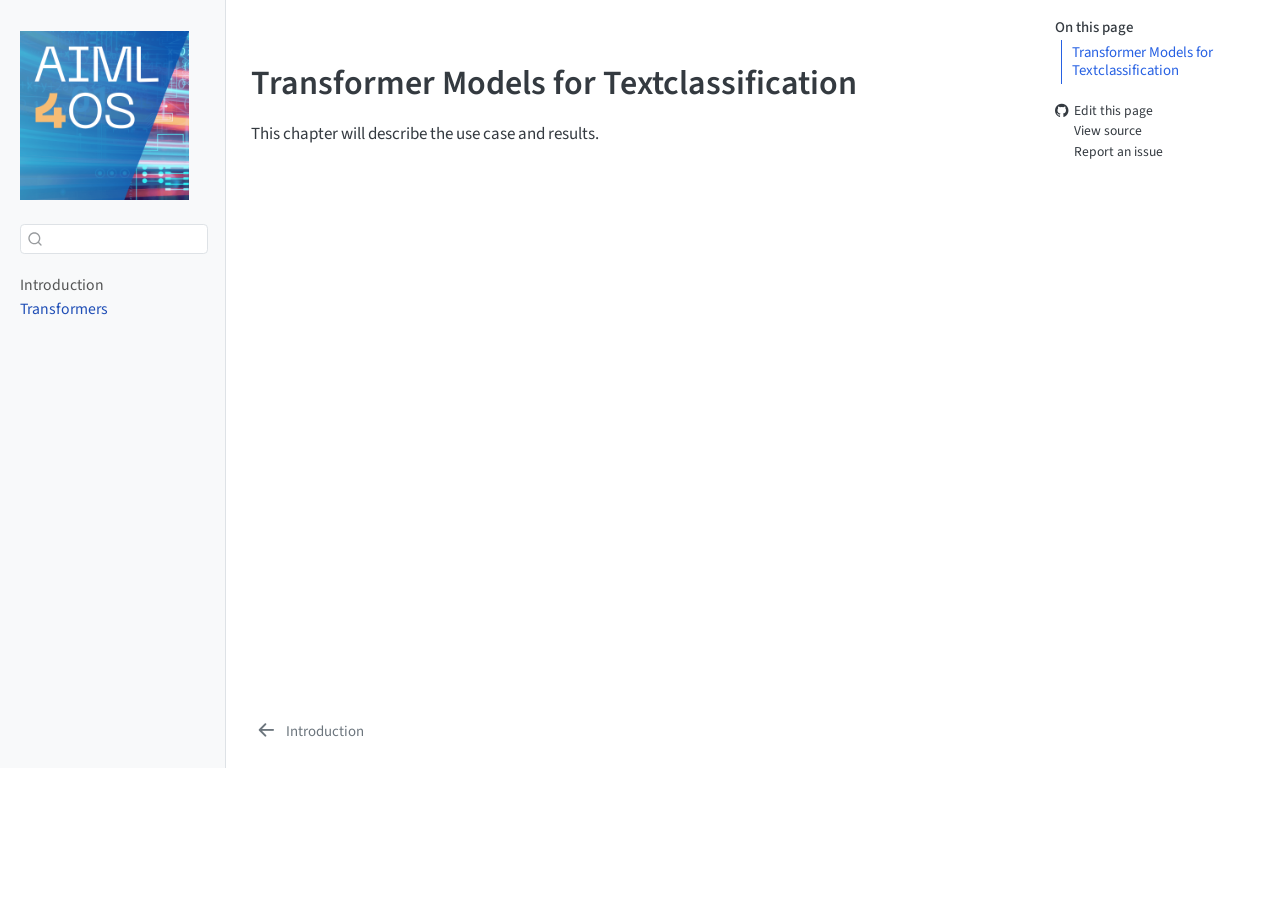
==== chapters/chapter1.html @ 6620e9ae "Built site for gh-pages" ====
<!DOCTYPE html>
<html xmlns="http://www.w3.org/1999/xhtml" lang="en" xml:lang="en"><head>

<meta charset="utf-8">
<meta name="generator" content="quarto-1.9.37">

<meta name="viewport" content="width=device-width, initial-scale=1.0, user-scalable=yes">


<title>chapter1 – Introduction to `ggplot2`</title>
<style>
/* Default styles provided by pandoc.
** See https://pandoc.org/MANUAL.html#variables-for-html for config info.
*/
code{white-space: pre-wrap;}
span.smallcaps{font-variant: small-caps;}
div.columns{display: flex; gap: min(4vw, 1.5em);}
div.column{flex: auto; overflow-x: auto;}
div.hanging-indent{margin-left: 1.5em; text-indent: -1.5em;}
ul.task-list{list-style: none;}
ul.task-list li input[type="checkbox"] {
  width: 0.8em;
  margin: 0 0.8em 0.2em -1em; /* quarto-specific, see https://github.com/quarto-dev/quarto-cli/issues/4556 */ 
  vertical-align: middle;
}
</style>


<script src="../site_libs/quarto-nav/quarto-nav.js"></script>
<script src="../site_libs/quarto-nav/headroom.min.js"></script>
<script src="../site_libs/clipboard/clipboard.min.js"></script>
<script src="../site_libs/quarto-search/autocomplete.umd.js"></script>
<script src="../site_libs/quarto-search/fuse.min.js"></script>
<script src="../site_libs/quarto-search/quarto-search.js"></script>
<meta name="quarto:offset" content="../">
<link href="../index.html" rel="prev">
<script src="../site_libs/quarto-html/quarto.js" type="module"></script>
<script src="../site_libs/quarto-html/tabsets/tabsets.js" type="module"></script>
<script src="../site_libs/quarto-html/popper.min.js"></script>
<script src="../site_libs/quarto-html/tippy.umd.min.js"></script>
<script src="../site_libs/quarto-html/anchor.min.js"></script>
<link href="../site_libs/quarto-html/tippy.css" rel="stylesheet">
<link href="../site_libs/quarto-html/quarto-syntax-highlighting-7f8f88aac4f3542376d5c11b86a4c14d.css" rel="stylesheet" id="quarto-text-highlighting-styles">
<script src="../site_libs/bootstrap/bootstrap.min.js"></script>
<link href="../site_libs/bootstrap/bootstrap-icons.css" rel="stylesheet">
<link href="../site_libs/bootstrap/bootstrap-bfc81c90a4e668f7cc6782dca231ae32.min.css" rel="stylesheet" append-hash="true" id="quarto-bootstrap" data-mode="light">
<script id="quarto-search-options" type="application/json">{
  "location": "sidebar",
  "copy-button": false,
  "collapse-after": 3,
  "panel-placement": "start",
  "type": "textbox",
  "limit": 50,
  "keyboard-shortcut": [
    "f",
    "/",
    "s"
  ],
  "show-item-context": false,
  "language": {
    "search-no-results-text": "No results",
    "search-matching-documents-text": "matching documents",
    "search-copy-link-title": "Copy link to search",
    "search-hide-matches-text": "Hide additional matches",
    "search-more-match-text": "more match in this document",
    "search-more-matches-text": "more matches in this document",
    "search-clear-button-title": "Clear",
    "search-text-placeholder": "",
    "search-detached-cancel-button-title": "Cancel",
    "search-submit-button-title": "Submit",
    "search-label": "Search"
  }
}</script>


<link rel="stylesheet" href="../styles.css">
</head>

<body class="nav-sidebar docked quarto-light">

<div id="quarto-search-results"></div>
  <header id="quarto-header" class="headroom fixed-top">
  <nav class="quarto-secondary-nav">
    <div class="container-fluid d-flex">
      <button type="button" class="quarto-btn-toggle btn" data-bs-toggle="collapse" role="button" data-bs-target=".quarto-sidebar-collapse-item" aria-controls="quarto-sidebar" aria-expanded="false" aria-label="Toggle sidebar navigation" onclick="if (window.quartoToggleHeadroom) { window.quartoToggleHeadroom(); }">
        <i class="bi bi-layout-text-sidebar-reverse"></i>
      </button>
        <nav class="quarto-page-breadcrumbs" aria-label="breadcrumb"><ol class="breadcrumb"><li class="breadcrumb-item"><a href="../chapters/chapter1.html">Transformers</a></li></ol></nav>
        <a class="flex-grow-1" role="navigation" data-bs-toggle="collapse" data-bs-target=".quarto-sidebar-collapse-item" aria-controls="quarto-sidebar" aria-expanded="false" aria-label="Toggle sidebar navigation" onclick="if (window.quartoToggleHeadroom) { window.quartoToggleHeadroom(); }">      
        </a>
      <button type="button" class="btn quarto-search-button" aria-label="Search" onclick="window.quartoOpenSearch();">
        <i class="bi bi-search"></i>
      </button>
    </div>
  </nav>
</header>
<!-- content -->
<div id="quarto-content" class="quarto-container page-columns page-rows-contents page-layout-article">
<!-- sidebar -->
  <nav id="quarto-sidebar" class="sidebar collapse collapse-horizontal quarto-sidebar-collapse-item sidebar-navigation docked overflow-auto">
    <div class="pt-lg-2 mt-2 text-left sidebar-header">
      <a href="../index.html" class="sidebar-logo-link">
      <img src="../resources/profile/main3.png" alt="" class="sidebar-logo light-content py-0 d-lg-inline d-none">
      <img src="../resources/profile/main3.png" alt="" class="sidebar-logo dark-content py-0 d-lg-inline d-none">
      </a>
      </div>
        <div class="mt-2 flex-shrink-0 align-items-center">
        <div class="sidebar-search">
        <div id="quarto-search" class="" title="Search"></div>
        </div>
        </div>
    <div class="sidebar-menu-container"> 
    <ul class="list-unstyled mt-1">
        <li class="sidebar-item">
  <div class="sidebar-item-container"> 
  <a href="../index.html" class="sidebar-item-text sidebar-link">
 <span class="menu-text">Introduction</span></a>
  </div>
</li>
        <li class="sidebar-item">
  <div class="sidebar-item-container"> 
  <a href="../chapters/chapter1.html" class="sidebar-item-text sidebar-link active">
 <span class="menu-text">Transformers</span></a>
  </div>
</li>
    </ul>
    </div>
</nav>
<div id="quarto-sidebar-glass" class="quarto-sidebar-collapse-item" data-bs-toggle="collapse" data-bs-target=".quarto-sidebar-collapse-item"></div>
<!-- margin-sidebar -->
    <div id="quarto-margin-sidebar" class="sidebar margin-sidebar">
        <nav id="TOC" role="doc-toc" class="toc-active">
    <h2 id="toc-title">On this page</h2>
   
  <ul>
  <li><a href="#transformer-models-for-textclassification" id="toc-transformer-models-for-textclassification" class="nav-link active" data-scroll-target="#transformer-models-for-textclassification">Transformer Models for Textclassification</a></li>
  </ul>
<div class="toc-actions"><ul><li><a href="https://github.com/AIML4OS/WP10_Cluster2_TransformerClassification/edit/main/chapters/chapter1.qmd" class="toc-action"><i class="bi bi-github"></i>Edit this page</a></li><li><a href="https://github.com/AIML4OS/WP10_Cluster2_TransformerClassification/blob/main/chapters/chapter1.qmd" class="toc-action"><i class="bi empty"></i>View source</a></li><li><a href="https://github.com/AIML4OS/WP10_Cluster2_TransformerClassification/issues/new" class="toc-action"><i class="bi empty"></i>Report an issue</a></li></ul></div></nav>
    </div>
<!-- main -->
<main class="content" id="quarto-document-content"><header id="title-block-header" class="quarto-title-block"></header>




<section id="transformer-models-for-textclassification" class="level1">
<h1>Transformer Models for Textclassification</h1>
<p>This chapter will describe the use case and results.</p>


</section>

</main> <!-- /main -->
<script id="quarto-html-after-body" type="application/javascript">
  window.document.addEventListener("DOMContentLoaded", function (event) {
    const icon = "";
    const anchorJS = new window.AnchorJS();
    anchorJS.options = {
      placement: 'right',
      icon: icon
    };
    anchorJS.add('.anchored');
    const isCodeAnnotation = (el) => {
      for (const clz of el.classList) {
        if (clz.startsWith('code-annotation-')) {                     
          return true;
        }
      }
      return false;
    }
    const onCopySuccess = function(e) {
      // button target
      const button = e.trigger;
      // don't keep focus
      button.blur();
      // flash "checked"
      button.classList.add('code-copy-button-checked');
      var currentTitle = button.getAttribute("title");
      button.setAttribute("title", "Copied!");
      let tooltip;
      if (window.bootstrap) {
        button.setAttribute("data-bs-toggle", "tooltip");
        button.setAttribute("data-bs-placement", "left");
        button.setAttribute("data-bs-title", "Copied!");
        tooltip = new bootstrap.Tooltip(button, 
          { trigger: "manual", 
            customClass: "code-copy-button-tooltip",
            offset: [0, -8]});
        tooltip.show();    
      }
      setTimeout(function() {
        if (tooltip) {
          tooltip.hide();
          button.removeAttribute("data-bs-title");
          button.removeAttribute("data-bs-toggle");
          button.removeAttribute("data-bs-placement");
        }
        button.setAttribute("title", currentTitle);
        button.classList.remove('code-copy-button-checked');
      }, 1000);
      // clear code selection
      e.clearSelection();
    }
    const getTextToCopy = function(trigger) {
      const outerScaffold = trigger.parentElement.cloneNode(true);
      const codeEl = outerScaffold.querySelector('code');
      for (const childEl of codeEl.children) {
        if (isCodeAnnotation(childEl)) {
          childEl.remove();
        }
      }
      return codeEl.innerText;
    }
    const clipboard = new window.ClipboardJS('.code-copy-button:not([data-in-quarto-modal])', {
      text: getTextToCopy
    });
    clipboard.on('success', onCopySuccess);
    if (window.document.getElementById('quarto-embedded-source-code-modal')) {
      const clipboardModal = new window.ClipboardJS('.code-copy-button[data-in-quarto-modal]', {
        text: getTextToCopy,
        container: window.document.getElementById('quarto-embedded-source-code-modal')
      });
      clipboardModal.on('success', onCopySuccess);
    }
      var localhostRegex = new RegExp(/^(?:http|https):\/\/localhost\:?[0-9]*\//);
      var mailtoRegex = new RegExp(/^mailto:/);
        var filterRegex = new RegExp("https:\/\/AIML4OS\.github\.io\/WP10_Cluster2_TransformerClassification");
      var isInternal = (href) => {
          return filterRegex.test(href) || localhostRegex.test(href) || mailtoRegex.test(href);
      }
      // Inspect non-navigation links and adorn them if external
     var links = window.document.querySelectorAll('a[href]:not(.nav-link):not(.navbar-brand):not(.toc-action):not(.sidebar-link):not(.sidebar-item-toggle):not(.pagination-link):not(.no-external):not([aria-hidden]):not(.dropdown-item):not(.quarto-navigation-tool):not(.about-link)');
      for (var i=0; i<links.length; i++) {
        const link = links[i];
        if (!isInternal(link.href)) {
          // undo the damage that might have been done by quarto-nav.js in the case of
          // links that we want to consider external
          if (link.dataset.originalHref !== undefined) {
            link.href = link.dataset.originalHref;
          }
        }
      }
    function tippyHover(el, contentFn, onTriggerFn, onUntriggerFn) {
      const config = {
        allowHTML: true,
        maxWidth: 500,
        delay: 100,
        arrow: false,
        appendTo: function(el) {
            return el.parentElement;
        },
        interactive: true,
        interactiveBorder: 10,
        theme: 'quarto',
        placement: 'bottom-start',
      };
      if (contentFn) {
        config.content = contentFn;
      }
      if (onTriggerFn) {
        config.onTrigger = onTriggerFn;
      }
      if (onUntriggerFn) {
        config.onUntrigger = onUntriggerFn;
      }
      window.tippy(el, config); 
    }
    const noterefs = window.document.querySelectorAll('a[role="doc-noteref"]');
    for (var i=0; i<noterefs.length; i++) {
      const ref = noterefs[i];
      tippyHover(ref, function() {
        // use id or data attribute instead here
        let href = ref.getAttribute('data-footnote-href') || ref.getAttribute('href');
        try { href = new URL(href).hash; } catch {}
        const id = href.replace(/^#\/?/, "");
        const note = window.document.getElementById(id);
        if (note) {
          return note.innerHTML;
        } else {
          return "";
        }
      });
    }
    const xrefs = window.document.querySelectorAll('a.quarto-xref');
    const processXRef = (id, note) => {
      // Strip column container classes
      const stripColumnClz = (el) => {
        el.classList.remove("page-full", "page-columns");
        if (el.children) {
          for (const child of el.children) {
            stripColumnClz(child);
          }
        }
      }
      stripColumnClz(note)
      if (id === null || id.startsWith('sec-')) {
        // Special case sections, only their first couple elements
        const container = document.createElement("div");
        if (note.children && note.children.length > 2) {
          container.appendChild(note.children[0].cloneNode(true));
          for (let i = 1; i < note.children.length; i++) {
            const child = note.children[i];
            if (child.tagName === "P" && child.innerText === "") {
              continue;
            } else {
              container.appendChild(child.cloneNode(true));
              break;
            }
          }
          if (window.Quarto?.typesetMath) {
            window.Quarto.typesetMath(container);
          }
          return container.innerHTML
        } else {
          if (window.Quarto?.typesetMath) {
            window.Quarto.typesetMath(note);
          }
          return note.innerHTML;
        }
      } else {
        // Remove any anchor links if they are present
        const anchorLink = note.querySelector('a.anchorjs-link');
        if (anchorLink) {
          anchorLink.remove();
        }
        if (window.Quarto?.typesetMath) {
          window.Quarto.typesetMath(note);
        }
        if (note.classList.contains("callout")) {
          return note.outerHTML;
        } else {
          return note.innerHTML;
        }
      }
    }
    for (var i=0; i<xrefs.length; i++) {
      const xref = xrefs[i];
      tippyHover(xref, undefined, function(instance) {
        instance.disable();
        let url = xref.getAttribute('href');
        let hash = undefined; 
        if (url.startsWith('#')) {
          hash = url;
        } else {
          try { hash = new URL(url).hash; } catch {}
        }
        if (hash) {
          const id = hash.replace(/^#\/?/, "");
          const note = window.document.getElementById(id);
          if (note !== null) {
            try {
              const html = processXRef(id, note.cloneNode(true));
              instance.setContent(html);
            } finally {
              instance.enable();
              instance.show();
            }
          } else {
            // See if we can fetch this
            fetch(url.split('#')[0])
            .then(res => res.text())
            .then(html => {
              const parser = new DOMParser();
              const htmlDoc = parser.parseFromString(html, "text/html");
              const note = htmlDoc.getElementById(id);
              if (note !== null) {
                const html = processXRef(id, note);
                instance.setContent(html);
              } 
            }).finally(() => {
              instance.enable();
              instance.show();
            });
          }
        } else {
          // See if we can fetch a full url (with no hash to target)
          // This is a special case and we should probably do some content thinning / targeting
          fetch(url)
          .then(res => res.text())
          .then(html => {
            const parser = new DOMParser();
            const htmlDoc = parser.parseFromString(html, "text/html");
            const note = htmlDoc.querySelector('main.content');
            if (note !== null) {
              // This should only happen for chapter cross references
              // (since there is no id in the URL)
              // remove the first header
              if (note.children.length > 0 && note.children[0].tagName === "HEADER") {
                note.children[0].remove();
              }
              const html = processXRef(null, note);
              instance.setContent(html);
            } 
          }).finally(() => {
            instance.enable();
            instance.show();
          });
        }
      }, function(instance) {
      });
    }
        let selectedAnnoteEl;
        const selectorForAnnotation = ( cell, annotation) => {
          let cellAttr = 'data-code-cell="' + cell + '"';
          let lineAttr = 'data-code-annotation="' +  annotation + '"';
          const selector = 'span[' + cellAttr + '][' + lineAttr + ']';
          return selector;
        }
        const selectCodeLines = (annoteEl) => {
          const doc = window.document;
          const targetCell = annoteEl.getAttribute("data-target-cell");
          const targetAnnotation = annoteEl.getAttribute("data-target-annotation");
          const annoteSpan = window.document.querySelector(selectorForAnnotation(targetCell, targetAnnotation));
          const lines = annoteSpan.getAttribute("data-code-lines").split(",");
          const lineIds = lines.map((line) => {
            return targetCell + "-" + line;
          })
          let top = null;
          let height = null;
          let parent = null;
          if (lineIds.length > 0) {
              //compute the position of the single el (top and bottom and make a div)
              const el = window.document.getElementById(lineIds[0]);
              top = el.offsetTop;
              height = el.offsetHeight;
              parent = el.parentElement.parentElement;
            if (lineIds.length > 1) {
              const lastEl = window.document.getElementById(lineIds[lineIds.length - 1]);
              const bottom = lastEl.offsetTop + lastEl.offsetHeight;
              height = bottom - top;
            }
            if (top !== null && height !== null && parent !== null) {
              // cook up a div (if necessary) and position it 
              let div = window.document.getElementById("code-annotation-line-highlight");
              if (div === null) {
                div = window.document.createElement("div");
                div.setAttribute("id", "code-annotation-line-highlight");
                div.style.position = 'absolute';
                parent.appendChild(div);
              }
              div.style.top = top - 2 + "px";
              div.style.height = height + 4 + "px";
              div.style.left = 0;
              let gutterDiv = window.document.getElementById("code-annotation-line-highlight-gutter");
              if (gutterDiv === null) {
                gutterDiv = window.document.createElement("div");
                gutterDiv.setAttribute("id", "code-annotation-line-highlight-gutter");
                gutterDiv.style.position = 'absolute';
                const codeCell = window.document.getElementById(targetCell);
                const gutter = codeCell.querySelector('.code-annotation-gutter');
                gutter.appendChild(gutterDiv);
              }
              gutterDiv.style.top = top - 2 + "px";
              gutterDiv.style.height = height + 4 + "px";
            }
            selectedAnnoteEl = annoteEl;
          }
        };
        const unselectCodeLines = () => {
          const elementsIds = ["code-annotation-line-highlight", "code-annotation-line-highlight-gutter"];
          elementsIds.forEach((elId) => {
            const div = window.document.getElementById(elId);
            if (div) {
              div.remove();
            }
          });
          selectedAnnoteEl = undefined;
        };
          // Handle positioning of the toggle
      window.addEventListener(
        "resize",
        throttle(() => {
          elRect = undefined;
          if (selectedAnnoteEl) {
            selectCodeLines(selectedAnnoteEl);
          }
        }, 10)
      );
      function throttle(fn, ms) {
      let throttle = false;
      let timer;
        return (...args) => {
          if(!throttle) { // first call gets through
              fn.apply(this, args);
              throttle = true;
          } else { // all the others get throttled
              if(timer) clearTimeout(timer); // cancel #2
              timer = setTimeout(() => {
                fn.apply(this, args);
                timer = throttle = false;
              }, ms);
          }
        };
      }
        // Attach click handler to the DT
        const annoteDls = window.document.querySelectorAll('dt[data-target-cell]');
        for (const annoteDlNode of annoteDls) {
          annoteDlNode.addEventListener('click', (event) => {
            const clickedEl = event.target;
            if (clickedEl !== selectedAnnoteEl) {
              unselectCodeLines();
              const activeEl = window.document.querySelector('dt[data-target-cell].code-annotation-active');
              if (activeEl) {
                activeEl.classList.remove('code-annotation-active');
              }
              selectCodeLines(clickedEl);
              clickedEl.classList.add('code-annotation-active');
            } else {
              // Unselect the line
              unselectCodeLines();
              clickedEl.classList.remove('code-annotation-active');
            }
          });
        }
    const findCites = (el) => {
      const parentEl = el.parentElement;
      if (parentEl) {
        const cites = parentEl.dataset.cites;
        if (cites) {
          return {
            el,
            cites: cites.split(' ')
          };
        } else {
          return findCites(el.parentElement)
        }
      } else {
        return undefined;
      }
    };
    var bibliorefs = window.document.querySelectorAll('a[role="doc-biblioref"]');
    for (var i=0; i<bibliorefs.length; i++) {
      const ref = bibliorefs[i];
      const citeInfo = findCites(ref);
      if (citeInfo) {
        tippyHover(citeInfo.el, function() {
          var popup = window.document.createElement('div');
          citeInfo.cites.forEach(function(cite) {
            var citeDiv = window.document.createElement('div');
            citeDiv.classList.add('hanging-indent');
            citeDiv.classList.add('csl-entry');
            var biblioDiv = window.document.getElementById('ref-' + cite);
            if (biblioDiv) {
              citeDiv.innerHTML = biblioDiv.innerHTML;
            }
            popup.appendChild(citeDiv);
          });
          return popup.innerHTML;
        });
      }
    }
  });
  </script>
<nav class="page-navigation">
  <div class="nav-page nav-page-previous">
      <a href="../index.html" class="pagination-link" aria-label="Introduction">
        <i class="bi bi-arrow-left-short"></i> <span class="nav-page-text">Introduction</span>
      </a>          
  </div>
  <div class="nav-page nav-page-next">
  </div>
</nav>
</div> <!-- /content -->




<footer class="footer"><div class="nav-footer"><div class="nav-footer-center"><div class="toc-actions d-sm-block d-md-none"><ul><li><a href="https://github.com/AIML4OS/WP10_Cluster2_TransformerClassification/edit/main/chapters/chapter1.qmd" class="toc-action"><i class="bi bi-github"></i>Edit this page</a></li><li><a href="https://github.com/AIML4OS/WP10_Cluster2_TransformerClassification/blob/main/chapters/chapter1.qmd" class="toc-action"><i class="bi empty"></i>View source</a></li><li><a href="https://github.com/AIML4OS/WP10_Cluster2_TransformerClassification/issues/new" class="toc-action"><i class="bi empty"></i>Report an issue</a></li></ul></div></div></div></footer></body></html>
---- site_libs/quarto-html/tippy.css ----
.tippy-box[data-animation=fade][data-state=hidden]{opacity:0}[data-tippy-root]{max-width:calc(100vw - 10px)}.tippy-box{position:relative;background-color:#333;color:#fff;border-radius:4px;font-size:14px;line-height:1.4;white-space:normal;outline:0;transition-property:transform,visibility,opacity}.tippy-box[data-placement^=top]>.tippy-arrow{bottom:0}.tippy-box[data-placement^=top]>.tippy-arrow:before{bottom:-7px;left:0;border-width:8px 8px 0;border-top-color:initial;transform-origin:center top}.tippy-box[data-placement^=bottom]>.tippy-arrow{top:0}.tippy-box[data-placement^=bottom]>.tippy-arrow:before{top:-7px;left:0;border-width:0 8px 8px;border-bottom-color:initial;transform-origin:center bottom}.tippy-box[data-placement^=left]>.tippy-arrow{right:0}.tippy-box[data-placement^=left]>.tippy-arrow:before{border-width:8px 0 8px 8px;border-left-color:initial;right:-7px;transform-origin:center left}.tippy-box[data-placement^=right]>.tippy-arrow{left:0}.tippy-box[data-placement^=right]>.tippy-arrow:before{left:-7px;border-width:8px 8px 8px 0;border-right-color:initial;transform-origin:center right}.tippy-box[data-inertia][data-state=visible]{transition-timing-function:cubic-bezier(.54,1.5,.38,1.11)}.tippy-arrow{width:16px;height:16px;color:#333}.tippy-arrow:before{content:"";position:absolute;border-color:transparent;border-style:solid}.tippy-content{position:relative;padding:5px 9px;z-index:1}
---- site_libs/quarto-html/quarto-syntax-highlighting-7f8f88aac4f3542376d5c11b86a4c14d.css ----
/* quarto syntax highlight colors */
:root {
  --quarto-hl-ot-color: #003B4F;
  --quarto-hl-at-color: #657422;
  --quarto-hl-ss-color: #20794D;
  --quarto-hl-an-color: #5E5E5E;
  --quarto-hl-fu-color: #4758AB;
  --quarto-hl-st-color: #20794D;
  --quarto-hl-cf-color: #003B4F;
  --quarto-hl-op-color: #5E5E5E;
  --quarto-hl-er-color: #AD0000;
  --quarto-hl-bn-color: #AD0000;
  --quarto-hl-al-color: #AD0000;
  --quarto-hl-va-color: #111111;
  --quarto-hl-bu-color: inherit;
  --quarto-hl-ex-color: inherit;
  --quarto-hl-pp-color: #AD0000;
  --quarto-hl-in-color: #5E5E5E;
  --quarto-hl-vs-color: #20794D;
  --quarto-hl-wa-color: #5E5E5E;
  --quarto-hl-do-color: #5E5E5E;
  --quarto-hl-im-color: #00769E;
  --quarto-hl-ch-color: #20794D;
  --quarto-hl-dt-color: #AD0000;
  --quarto-hl-fl-color: #AD0000;
  --quarto-hl-co-color: #5E5E5E;
  --quarto-hl-cv-color: #5E5E5E;
  --quarto-hl-cn-color: #8f5902;
  --quarto-hl-sc-color: #5E5E5E;
  --quarto-hl-dv-color: #AD0000;
  --quarto-hl-kw-color: #003B4F;
}

/* other quarto variables */
:root {
  --quarto-font-monospace: SFMono-Regular, Menlo, Monaco, Consolas, "Liberation Mono", "Courier New", monospace;
}

/* syntax highlight based on Pandoc's rules */
pre > code.sourceCode > span {
  color: #003B4F;
}

code.sourceCode > span {
  color: #003B4F;
}

div.sourceCode,
div.sourceCode pre.sourceCode {
  color: #003B4F;
}

/* Normal */
code span {
  color: #003B4F;
}

/* Alert */
code span.al {
  color: #AD0000;
  font-style: inherit;
}

/* Annotation */
code span.an {
  color: #5E5E5E;
  font-style: inherit;
}

/* Attribute */
code span.at {
  color: #657422;
  font-style: inherit;
}

/* BaseN */
code span.bn {
  color: #AD0000;
  font-style: inherit;
}

/* BuiltIn */
code span.bu {
  font-style: inherit;
}

/* ControlFlow */
code span.cf {
  color: #003B4F;
  font-weight: bold;
  font-style: inherit;
}

/* Char */
code span.ch {
  color: #20794D;
  font-style: inherit;
}

/* Constant */
code span.cn {
  color: #8f5902;
  font-style: inherit;
}

/* Comment */
code span.co {
  color: #5E5E5E;
  font-style: inherit;
}

/* CommentVar */
code span.cv {
  color: #5E5E5E;
  font-style: italic;
}

/* Documentation */
code span.do {
  color: #5E5E5E;
  font-style: italic;
}

/* DataType */
code span.dt {
  color: #AD0000;
  font-style: inherit;
}

/* DecVal */
code span.dv {
  color: #AD0000;
  font-style: inherit;
}

/* Error */
code span.er {
  color: #AD0000;
  font-style: inherit;
}

/* Extension */
code span.ex {
  font-style: inherit;
}

/* Float */
code span.fl {
  color: #AD0000;
  font-style: inherit;
}

/* Function */
code span.fu {
  color: #4758AB;
  font-style: inherit;
}

/* Import */
code span.im {
  color: #00769E;
  font-style: inherit;
}

/* Information */
code span.in {
  color: #5E5E5E;
  font-style: inherit;
}

/* Keyword */
code span.kw {
  color: #003B4F;
  font-weight: bold;
  font-style: inherit;
}

/* Operator */
code span.op {
  color: #5E5E5E;
  font-style: inherit;
}

/* Other */
code span.ot {
  color: #003B4F;
  font-style: inherit;
}

/* Preprocessor */
code span.pp {
  color: #AD0000;
  font-style: inherit;
}

/* SpecialChar */
code span.sc {
  color: #5E5E5E;
  font-style: inherit;
}

/* SpecialString */
code span.ss {
  color: #20794D;
  font-style: inherit;
}

/* String */
code span.st {
  color: #20794D;
  font-style: inherit;
}

/* Variable */
code span.va {
  color: #111111;
  font-style: inherit;
}

/* VerbatimString */
code span.vs {
  color: #20794D;
  font-style: inherit;
}

/* Warning */
code span.wa {
  color: #5E5E5E;
  font-style: italic;
}

.prevent-inlining {
  content: "</";
}

/*# sourceMappingURL=789ad8cd35626ba772517505b42a116e.css.map */
---- styles.css ----
/* css styles */
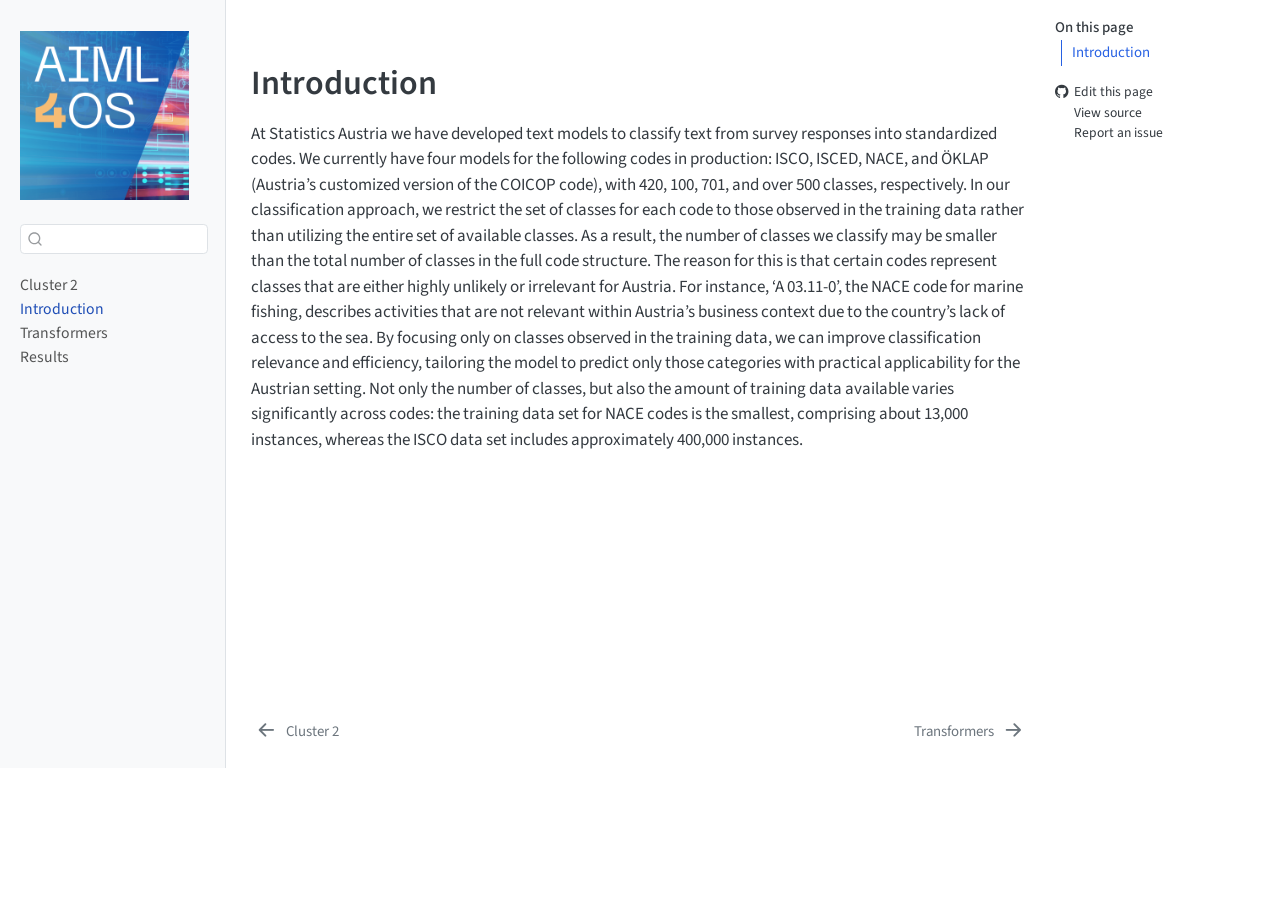
==== commit c62cf2f1: "Built site for gh-pages" ====
--- a/chapters/chapter1.html
+++ b/chapters/chapter1.html
@@ -7,7 +7,7 @@
 <meta name="viewport" content="width=device-width, initial-scale=1.0, user-scalable=yes">
 
 
-<title>chapter1 – Introduction to `ggplot2`</title>
+<title>chapter1 – AIML4OS WP10 - Cluster 2</title>
 <style>
 /* Default styles provided by pandoc.
 ** See https://pandoc.org/MANUAL.html#variables-for-html for config info.
@@ -33,6 +33,7 @@
 <script src="../site_libs/quarto-search/fuse.min.js"></script>
 <script src="../site_libs/quarto-search/quarto-search.js"></script>
 <meta name="quarto:offset" content="../">
+<link href="../chapters/chapter2.html" rel="next">
 <link href="../index.html" rel="prev">
 <script src="../site_libs/quarto-html/quarto.js" type="module"></script>
 <script src="../site_libs/quarto-html/tabsets/tabsets.js" type="module"></script>
@@ -85,7 +86,7 @@
       <button type="button" class="quarto-btn-toggle btn" data-bs-toggle="collapse" role="button" data-bs-target=".quarto-sidebar-collapse-item" aria-controls="quarto-sidebar" aria-expanded="false" aria-label="Toggle sidebar navigation" onclick="if (window.quartoToggleHeadroom) { window.quartoToggleHeadroom(); }">
         <i class="bi bi-layout-text-sidebar-reverse"></i>
       </button>
-        <nav class="quarto-page-breadcrumbs" aria-label="breadcrumb"><ol class="breadcrumb"><li class="breadcrumb-item"><a href="../chapters/chapter1.html">Transformers</a></li></ol></nav>
+        <nav class="quarto-page-breadcrumbs" aria-label="breadcrumb"><ol class="breadcrumb"><li class="breadcrumb-item"><a href="../chapters/chapter1.html">Introduction</a></li></ol></nav>
         <a class="flex-grow-1" role="navigation" data-bs-toggle="collapse" data-bs-target=".quarto-sidebar-collapse-item" aria-controls="quarto-sidebar" aria-expanded="false" aria-label="Toggle sidebar navigation" onclick="if (window.quartoToggleHeadroom) { window.quartoToggleHeadroom(); }">      
         </a>
       <button type="button" class="btn quarto-search-button" aria-label="Search" onclick="window.quartoOpenSearch();">
@@ -114,13 +115,25 @@
         <li class="sidebar-item">
   <div class="sidebar-item-container"> 
   <a href="../index.html" class="sidebar-item-text sidebar-link">
+ <span class="menu-text">Cluster 2</span></a>
+  </div>
+</li>
+        <li class="sidebar-item">
+  <div class="sidebar-item-container"> 
+  <a href="../chapters/chapter1.html" class="sidebar-item-text sidebar-link active">
  <span class="menu-text">Introduction</span></a>
   </div>
 </li>
         <li class="sidebar-item">
   <div class="sidebar-item-container"> 
-  <a href="../chapters/chapter1.html" class="sidebar-item-text sidebar-link active">
+  <a href="../chapters/chapter2.html" class="sidebar-item-text sidebar-link">
  <span class="menu-text">Transformers</span></a>
+  </div>
+</li>
+        <li class="sidebar-item">
+  <div class="sidebar-item-container"> 
+  <a href="../chapters/chapter3.html" class="sidebar-item-text sidebar-link">
+ <span class="menu-text">Results</span></a>
   </div>
 </li>
     </ul>
@@ -133,7 +146,7 @@
     <h2 id="toc-title">On this page</h2>
    
   <ul>
-  <li><a href="#transformer-models-for-textclassification" id="toc-transformer-models-for-textclassification" class="nav-link active" data-scroll-target="#transformer-models-for-textclassification">Transformer Models for Textclassification</a></li>
+  <li><a href="#introduction" id="toc-introduction" class="nav-link active" data-scroll-target="#introduction">Introduction</a></li>
   </ul>
 <div class="toc-actions"><ul><li><a href="https://github.com/AIML4OS/WP10_Cluster2_TransformerClassification/edit/main/chapters/chapter1.qmd" class="toc-action"><i class="bi bi-github"></i>Edit this page</a></li><li><a href="https://github.com/AIML4OS/WP10_Cluster2_TransformerClassification/blob/main/chapters/chapter1.qmd" class="toc-action"><i class="bi empty"></i>View source</a></li><li><a href="https://github.com/AIML4OS/WP10_Cluster2_TransformerClassification/issues/new" class="toc-action"><i class="bi empty"></i>Report an issue</a></li></ul></div></nav>
     </div>
@@ -143,9 +156,9 @@
 
 
 
-<section id="transformer-models-for-textclassification" class="level1">
-<h1>Transformer Models for Textclassification</h1>
-<p>This chapter will describe the use case and results.</p>
+<section id="introduction" class="level1">
+<h1>Introduction</h1>
+<p>At Statistics Austria we have developed text models to classify text from survey responses into standardized codes. We currently have four models for the following codes in production: ISCO, ISCED, NACE, and ÖKLAP (Austria’s customized version of the COICOP code), with 420, 100, 701, and over 500 classes, respectively. In our classification approach, we restrict the set of classes for each code to those observed in the training data rather than utilizing the entire set of available classes. As a result, the number of classes we classify may be smaller than the total number of classes in the full code structure. The reason for this is that certain codes represent classes that are either highly unlikely or irrelevant for Austria. For instance, ‘A 03.11-0’, the NACE code for marine fishing, describes activities that are not relevant within Austria’s business context due to the country’s lack of access to the sea. By focusing only on classes observed in the training data, we can improve classification relevance and efficiency, tailoring the model to predict only those categories with practical applicability for the Austrian setting. Not only the number of classes, but also the amount of training data available varies significantly across codes: the training data set for NACE codes is the smallest, comprising about 13,000 instances, whereas the ISCO data set includes approximately 400,000 instances.</p>
 
 
 </section>
@@ -553,11 +566,14 @@
   </script>
 <nav class="page-navigation">
   <div class="nav-page nav-page-previous">
-      <a href="../index.html" class="pagination-link" aria-label="Introduction">
-        <i class="bi bi-arrow-left-short"></i> <span class="nav-page-text">Introduction</span>
+      <a href="../index.html" class="pagination-link" aria-label="Cluster 2">
+        <i class="bi bi-arrow-left-short"></i> <span class="nav-page-text">Cluster 2</span>
       </a>          
   </div>
   <div class="nav-page nav-page-next">
+      <a href="../chapters/chapter2.html" class="pagination-link" aria-label="Transformers">
+        <span class="nav-page-text">Transformers</span> <i class="bi bi-arrow-right-short"></i>
+      </a>
   </div>
 </nav>
 </div> <!-- /content -->
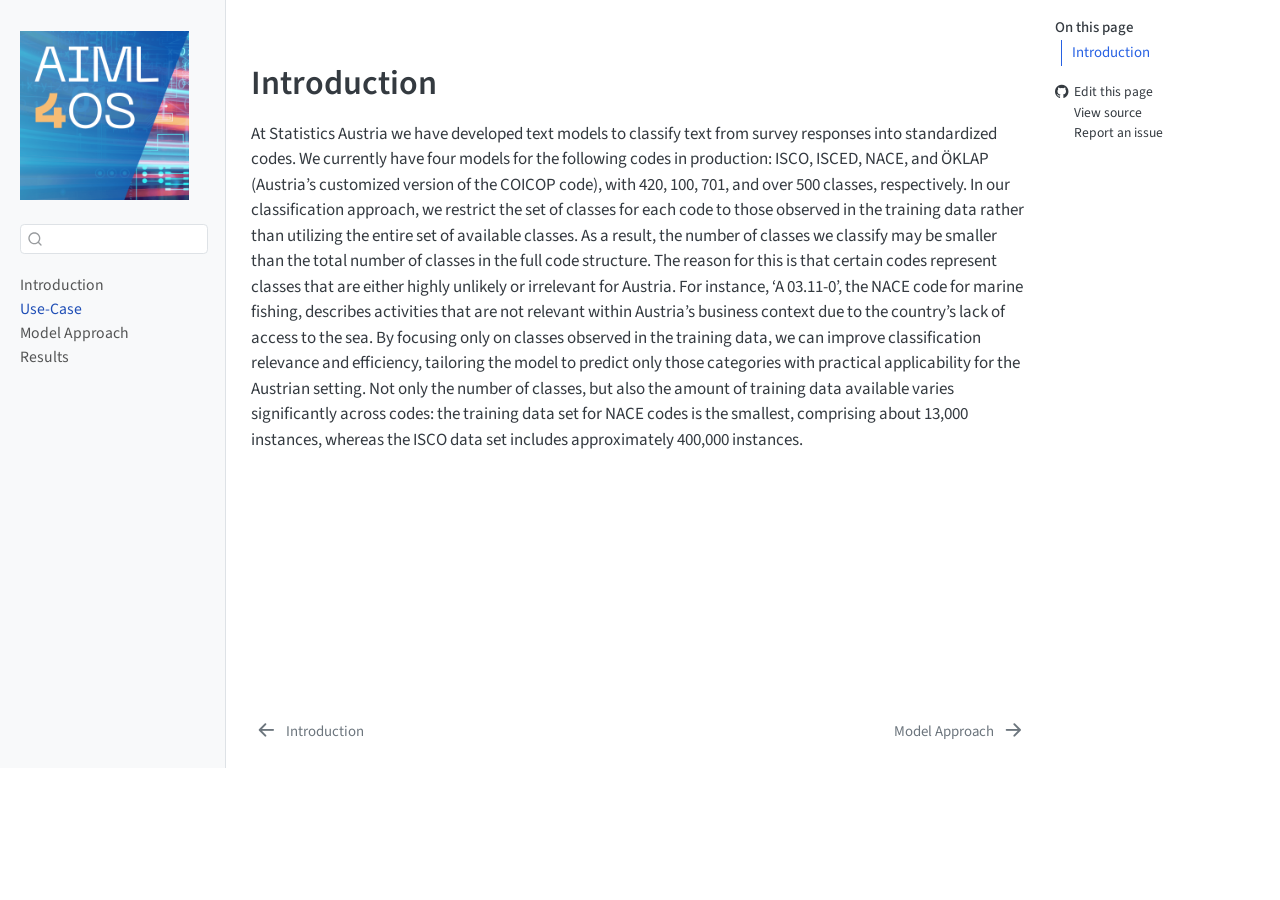
==== commit 3033aa63: "Built site for gh-pages" ====
--- a/chapters/chapter1.html
+++ b/chapters/chapter1.html
@@ -2,7 +2,7 @@
 <html xmlns="http://www.w3.org/1999/xhtml" lang="en" xml:lang="en"><head>
 
 <meta charset="utf-8">
-<meta name="generator" content="quarto-1.9.37">
+<meta name="generator" content="quarto-1.9.38">
 
 <meta name="viewport" content="width=device-width, initial-scale=1.0, user-scalable=yes">
 
@@ -41,10 +41,10 @@
 <script src="../site_libs/quarto-html/tippy.umd.min.js"></script>
 <script src="../site_libs/quarto-html/anchor.min.js"></script>
 <link href="../site_libs/quarto-html/tippy.css" rel="stylesheet">
-<link href="../site_libs/quarto-html/quarto-syntax-highlighting-7f8f88aac4f3542376d5c11b86a4c14d.css" rel="stylesheet" id="quarto-text-highlighting-styles">
+<link href="../site_libs/quarto-html/quarto-syntax-highlighting-15634bcf2e68342d4ad2dfa704d543f6.css" rel="stylesheet" id="quarto-text-highlighting-styles">
 <script src="../site_libs/bootstrap/bootstrap.min.js"></script>
 <link href="../site_libs/bootstrap/bootstrap-icons.css" rel="stylesheet">
-<link href="../site_libs/bootstrap/bootstrap-bfc81c90a4e668f7cc6782dca231ae32.min.css" rel="stylesheet" append-hash="true" id="quarto-bootstrap" data-mode="light">
+<link href="../site_libs/bootstrap/bootstrap-6eba6ba83b4f5fbebb32bc0a0d298c6a.min.css" rel="stylesheet" append-hash="true" id="quarto-bootstrap" data-mode="light">
 <script id="quarto-search-options" type="application/json">{
   "location": "sidebar",
   "copy-button": false,
@@ -86,7 +86,7 @@
       <button type="button" class="quarto-btn-toggle btn" data-bs-toggle="collapse" role="button" data-bs-target=".quarto-sidebar-collapse-item" aria-controls="quarto-sidebar" aria-expanded="false" aria-label="Toggle sidebar navigation" onclick="if (window.quartoToggleHeadroom) { window.quartoToggleHeadroom(); }">
         <i class="bi bi-layout-text-sidebar-reverse"></i>
       </button>
-        <nav class="quarto-page-breadcrumbs" aria-label="breadcrumb"><ol class="breadcrumb"><li class="breadcrumb-item"><a href="../chapters/chapter1.html">Introduction</a></li></ol></nav>
+        <nav class="quarto-page-breadcrumbs" aria-label="breadcrumb"><ol class="breadcrumb"><li class="breadcrumb-item"><a href="../chapters/chapter1.html">Use-Case</a></li></ol></nav>
         <a class="flex-grow-1" role="navigation" data-bs-toggle="collapse" data-bs-target=".quarto-sidebar-collapse-item" aria-controls="quarto-sidebar" aria-expanded="false" aria-label="Toggle sidebar navigation" onclick="if (window.quartoToggleHeadroom) { window.quartoToggleHeadroom(); }">      
         </a>
       <button type="button" class="btn quarto-search-button" aria-label="Search" onclick="window.quartoOpenSearch();">
@@ -115,19 +115,19 @@
         <li class="sidebar-item">
   <div class="sidebar-item-container"> 
   <a href="../index.html" class="sidebar-item-text sidebar-link">
- <span class="menu-text">Cluster 2</span></a>
+ <span class="menu-text">Introduction</span></a>
   </div>
 </li>
         <li class="sidebar-item">
   <div class="sidebar-item-container"> 
   <a href="../chapters/chapter1.html" class="sidebar-item-text sidebar-link active">
- <span class="menu-text">Introduction</span></a>
+ <span class="menu-text">Use-Case</span></a>
   </div>
 </li>
         <li class="sidebar-item">
   <div class="sidebar-item-container"> 
   <a href="../chapters/chapter2.html" class="sidebar-item-text sidebar-link">
- <span class="menu-text">Transformers</span></a>
+ <span class="menu-text">Model Approach</span></a>
   </div>
 </li>
         <li class="sidebar-item">
@@ -566,13 +566,13 @@
   </script>
 <nav class="page-navigation">
   <div class="nav-page nav-page-previous">
-      <a href="../index.html" class="pagination-link" aria-label="Cluster 2">
-        <i class="bi bi-arrow-left-short"></i> <span class="nav-page-text">Cluster 2</span>
+      <a href="../index.html" class="pagination-link" aria-label="Introduction">
+        <i class="bi bi-arrow-left-short"></i> <span class="nav-page-text">Introduction</span>
       </a>          
   </div>
   <div class="nav-page nav-page-next">
-      <a href="../chapters/chapter2.html" class="pagination-link" aria-label="Transformers">
-        <span class="nav-page-text">Transformers</span> <i class="bi bi-arrow-right-short"></i>
+      <a href="../chapters/chapter2.html" class="pagination-link" aria-label="Model Approach">
+        <span class="nav-page-text">Model Approach</span> <i class="bi bi-arrow-right-short"></i>
       </a>
   </div>
 </nav>
--- a/site_libs/quarto-html/quarto-syntax-highlighting-15634bcf2e68342d4ad2dfa704d543f6.css
+++ b/site_libs/quarto-html/quarto-syntax-highlighting-15634bcf2e68342d4ad2dfa704d543f6.css
@@ -0,0 +1,236 @@
+/* quarto syntax highlight colors */
+:root {
+  --quarto-hl-ot-color: #003B4F;
+  --quarto-hl-at-color: #657422;
+  --quarto-hl-ss-color: #20794D;
+  --quarto-hl-an-color: #5E5E5E;
+  --quarto-hl-fu-color: #4758AB;
+  --quarto-hl-st-color: #20794D;
+  --quarto-hl-cf-color: #003B4F;
+  --quarto-hl-op-color: #5E5E5E;
+  --quarto-hl-er-color: #AD0000;
+  --quarto-hl-bn-color: #AD0000;
+  --quarto-hl-al-color: #AD0000;
+  --quarto-hl-va-color: #111111;
+  --quarto-hl-bu-color: inherit;
+  --quarto-hl-ex-color: inherit;
+  --quarto-hl-pp-color: #AD0000;
+  --quarto-hl-in-color: #5E5E5E;
+  --quarto-hl-vs-color: #20794D;
+  --quarto-hl-wa-color: #5E5E5E;
+  --quarto-hl-do-color: #5E5E5E;
+  --quarto-hl-im-color: #00769E;
+  --quarto-hl-ch-color: #20794D;
+  --quarto-hl-dt-color: #AD0000;
+  --quarto-hl-fl-color: #AD0000;
+  --quarto-hl-co-color: #5E5E5E;
+  --quarto-hl-cv-color: #5E5E5E;
+  --quarto-hl-cn-color: #8f5902;
+  --quarto-hl-sc-color: #5E5E5E;
+  --quarto-hl-dv-color: #AD0000;
+  --quarto-hl-kw-color: #003B4F;
+}
+
+/* other quarto variables */
+:root {
+  --quarto-font-monospace: SFMono-Regular, Menlo, Monaco, Consolas, "Liberation Mono", "Courier New", monospace;
+}
+
+/* syntax highlight based on Pandoc's rules */
+pre > code.sourceCode > span {
+  color: #003B4F;
+}
+
+code.sourceCode > span {
+  color: #003B4F;
+}
+
+div.sourceCode,
+div.sourceCode pre.sourceCode {
+  color: #003B4F;
+}
+
+/* Normal */
+code span {
+  color: #003B4F;
+}
+
+/* Alert */
+code span.al {
+  color: #AD0000;
+  font-style: inherit;
+}
+
+/* Annotation */
+code span.an {
+  color: #5E5E5E;
+  font-style: inherit;
+}
+
+/* Attribute */
+code span.at {
+  color: #657422;
+  font-style: inherit;
+}
+
+/* BaseN */
+code span.bn {
+  color: #AD0000;
+  font-style: inherit;
+}
+
+/* BuiltIn */
+code span.bu {
+  font-style: inherit;
+}
+
+/* ControlFlow */
+code span.cf {
+  color: #003B4F;
+  font-weight: bold;
+  font-style: inherit;
+}
+
+/* Char */
+code span.ch {
+  color: #20794D;
+  font-style: inherit;
+}
+
+/* Constant */
+code span.cn {
+  color: #8f5902;
+  font-style: inherit;
+}
+
+/* Comment */
+code span.co {
+  color: #5E5E5E;
+  font-style: inherit;
+}
+
+/* CommentVar */
+code span.cv {
+  color: #5E5E5E;
+  font-style: italic;
+}
+
+/* Documentation */
+code span.do {
+  color: #5E5E5E;
+  font-style: italic;
+}
+
+/* DataType */
+code span.dt {
+  color: #AD0000;
+  font-style: inherit;
+}
+
+/* DecVal */
+code span.dv {
+  color: #AD0000;
+  font-style: inherit;
+}
+
+/* Error */
+code span.er {
+  color: #AD0000;
+  font-style: inherit;
+}
+
+/* Extension */
+code span.ex {
+  font-style: inherit;
+}
+
+/* Float */
+code span.fl {
+  color: #AD0000;
+  font-style: inherit;
+}
+
+/* Function */
+code span.fu {
+  color: #4758AB;
+  font-style: inherit;
+}
+
+/* Import */
+code span.im {
+  color: #00769E;
+  font-style: inherit;
+}
+
+/* Information */
+code span.in {
+  color: #5E5E5E;
+  font-style: inherit;
+}
+
+/* Keyword */
+code span.kw {
+  color: #003B4F;
+  font-weight: bold;
+  font-style: inherit;
+}
+
+/* Operator */
+code span.op {
+  color: #5E5E5E;
+  font-style: inherit;
+}
+
+/* Other */
+code span.ot {
+  color: #003B4F;
+  font-style: inherit;
+}
+
+/* Preprocessor */
+code span.pp {
+  color: #AD0000;
+  font-style: inherit;
+}
+
+/* SpecialChar */
+code span.sc {
+  color: #5E5E5E;
+  font-style: inherit;
+}
+
+/* SpecialString */
+code span.ss {
+  color: #20794D;
+  font-style: inherit;
+}
+
+/* String */
+code span.st {
+  color: #20794D;
+  font-style: inherit;
+}
+
+/* Variable */
+code span.va {
+  color: #111111;
+  font-style: inherit;
+}
+
+/* VerbatimString */
+code span.vs {
+  color: #20794D;
+  font-style: inherit;
+}
+
+/* Warning */
+code span.wa {
+  color: #5E5E5E;
+  font-style: italic;
+}
+
+.prevent-inlining {
+  content: "</";
+}
+
+/*# sourceMappingURL=f23921c56f73e400b49028c9186a1aa0.css.map */
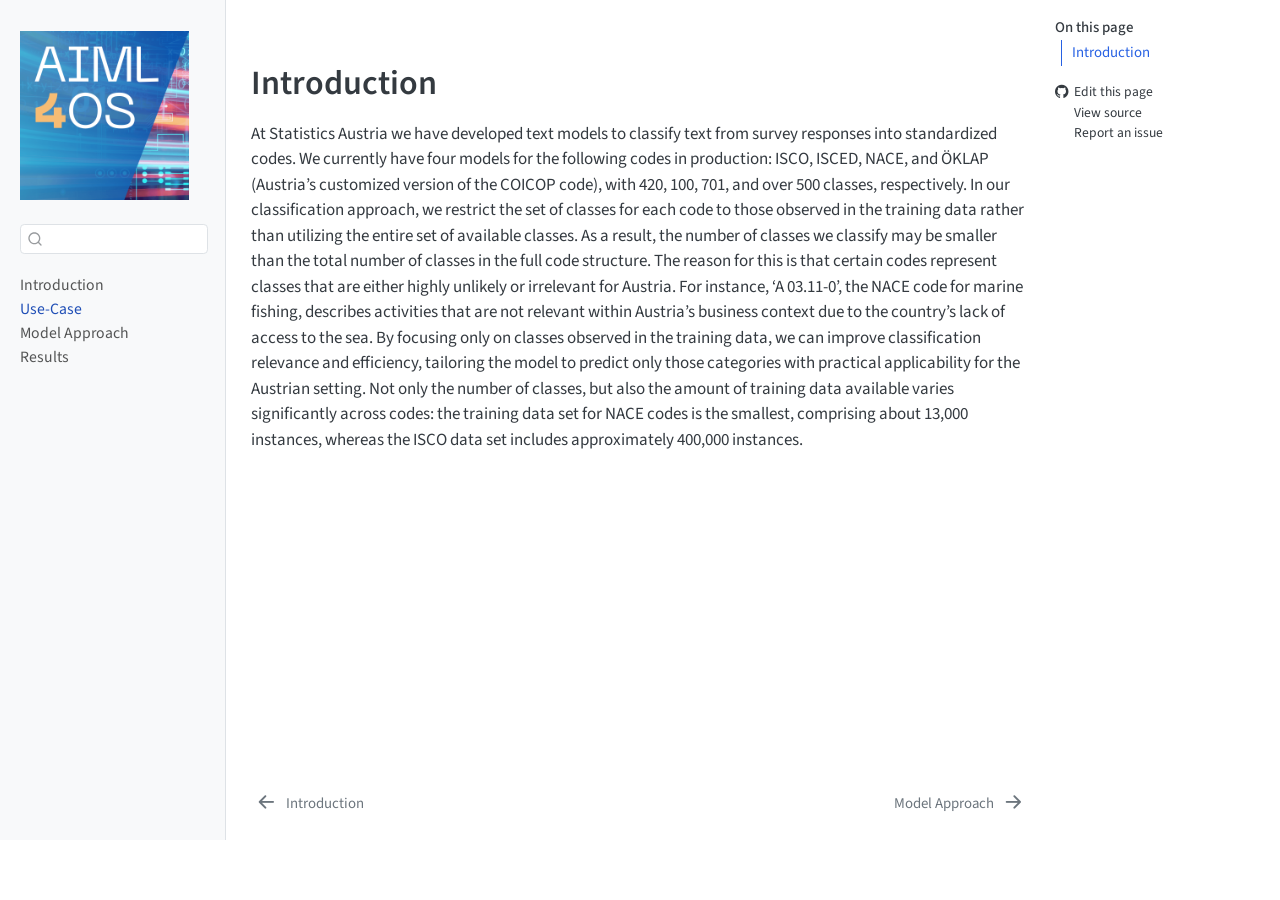
==== commit 4e04f571: "Built site for gh-pages" ====
--- a/chapters/chapter1.html
+++ b/chapters/chapter1.html
@@ -2,7 +2,7 @@
 <html xmlns="http://www.w3.org/1999/xhtml" lang="en" xml:lang="en"><head>
 
 <meta charset="utf-8">
-<meta name="generator" content="quarto-1.9.38">
+<meta name="generator" content="quarto-1.10.18">
 
 <meta name="viewport" content="width=device-width, initial-scale=1.0, user-scalable=yes">
 
@@ -12,10 +12,13 @@
 /* Default styles provided by pandoc.
 ** See https://pandoc.org/MANUAL.html#variables-for-html for config info.
 */
-code{white-space: pre-wrap;}
 span.smallcaps{font-variant: small-caps;}
-div.columns{display: flex; gap: min(4vw, 1.5em);}
-div.column{flex: auto; overflow-x: auto;}
+div.columns{display: flex; gap: 1.5em;}
+div.column{flex: auto;}
+@media screen {
+div.columns{gap: min(4vw, 1.5em);}
+div.column{overflow-x: auto;}
+}
 div.hanging-indent{margin-left: 1.5em; text-indent: -1.5em;}
 ul.task-list{list-style: none;}
 ul.task-list li input[type="checkbox"] {
@@ -41,10 +44,10 @@
 <script src="../site_libs/quarto-html/tippy.umd.min.js"></script>
 <script src="../site_libs/quarto-html/anchor.min.js"></script>
 <link href="../site_libs/quarto-html/tippy.css" rel="stylesheet">
-<link href="../site_libs/quarto-html/quarto-syntax-highlighting-15634bcf2e68342d4ad2dfa704d543f6.css" rel="stylesheet" id="quarto-text-highlighting-styles">
+<link href="../site_libs/quarto-html/quarto-syntax-highlighting-64a204ab8560d761af7679ceaba22944.css" rel="stylesheet" id="quarto-text-highlighting-styles">
 <script src="../site_libs/bootstrap/bootstrap.min.js"></script>
 <link href="../site_libs/bootstrap/bootstrap-icons.css" rel="stylesheet">
-<link href="../site_libs/bootstrap/bootstrap-6eba6ba83b4f5fbebb32bc0a0d298c6a.min.css" rel="stylesheet" append-hash="true" id="quarto-bootstrap" data-mode="light">
+<link href="../site_libs/bootstrap/bootstrap-24c09a13944ec7e1f31d2917b1251fc2.min.css" rel="stylesheet" append-hash="true" id="quarto-bootstrap" data-mode="light">
 <script id="quarto-search-options" type="application/json">{
   "location": "sidebar",
   "copy-button": false,
--- a/site_libs/quarto-html/quarto-syntax-highlighting-64a204ab8560d761af7679ceaba22944.css
+++ b/site_libs/quarto-html/quarto-syntax-highlighting-64a204ab8560d761af7679ceaba22944.css
@@ -0,0 +1,236 @@
+/* quarto syntax highlight colors */
+:root {
+  --quarto-hl-ot-color: #003B4F;
+  --quarto-hl-at-color: #657422;
+  --quarto-hl-ss-color: #20794D;
+  --quarto-hl-an-color: #5E5E5E;
+  --quarto-hl-fu-color: #4758AB;
+  --quarto-hl-st-color: #20794D;
+  --quarto-hl-cf-color: #003B4F;
+  --quarto-hl-op-color: #5E5E5E;
+  --quarto-hl-er-color: #AD0000;
+  --quarto-hl-bn-color: #AD0000;
+  --quarto-hl-al-color: #AD0000;
+  --quarto-hl-va-color: #111111;
+  --quarto-hl-bu-color: inherit;
+  --quarto-hl-ex-color: inherit;
+  --quarto-hl-pp-color: #AD0000;
+  --quarto-hl-in-color: #5E5E5E;
+  --quarto-hl-vs-color: #20794D;
+  --quarto-hl-wa-color: #5E5E5E;
+  --quarto-hl-do-color: #5E5E5E;
+  --quarto-hl-im-color: #00769E;
+  --quarto-hl-ch-color: #20794D;
+  --quarto-hl-dt-color: #AD0000;
+  --quarto-hl-fl-color: #AD0000;
+  --quarto-hl-co-color: #5E5E5E;
+  --quarto-hl-cv-color: #5E5E5E;
+  --quarto-hl-cn-color: #8f5902;
+  --quarto-hl-sc-color: #5E5E5E;
+  --quarto-hl-dv-color: #AD0000;
+  --quarto-hl-kw-color: #003B4F;
+}
+
+/* other quarto variables */
+:root {
+  --quarto-font-monospace: SFMono-Regular, Menlo, Monaco, Consolas, "Liberation Mono", "Courier New", monospace;
+}
+
+/* syntax highlight based on Pandoc's rules */
+pre > code.sourceCode > span {
+  color: #003B4F;
+}
+
+code.sourceCode > span {
+  color: #003B4F;
+}
+
+div.sourceCode,
+div.sourceCode pre.sourceCode {
+  color: #003B4F;
+}
+
+/* Normal */
+code span {
+  color: #003B4F;
+}
+
+/* Alert */
+code span.al {
+  color: #AD0000;
+  font-style: inherit;
+}
+
+/* Annotation */
+code span.an {
+  color: #5E5E5E;
+  font-style: inherit;
+}
+
+/* Attribute */
+code span.at {
+  color: #657422;
+  font-style: inherit;
+}
+
+/* BaseN */
+code span.bn {
+  color: #AD0000;
+  font-style: inherit;
+}
+
+/* BuiltIn */
+code span.bu {
+  font-style: inherit;
+}
+
+/* ControlFlow */
+code span.cf {
+  color: #003B4F;
+  font-weight: bold;
+  font-style: inherit;
+}
+
+/* Char */
+code span.ch {
+  color: #20794D;
+  font-style: inherit;
+}
+
+/* Constant */
+code span.cn {
+  color: #8f5902;
+  font-style: inherit;
+}
+
+/* Comment */
+code span.co {
+  color: #5E5E5E;
+  font-style: inherit;
+}
+
+/* CommentVar */
+code span.cv {
+  color: #5E5E5E;
+  font-style: italic;
+}
+
+/* Documentation */
+code span.do {
+  color: #5E5E5E;
+  font-style: italic;
+}
+
+/* DataType */
+code span.dt {
+  color: #AD0000;
+  font-style: inherit;
+}
+
+/* DecVal */
+code span.dv {
+  color: #AD0000;
+  font-style: inherit;
+}
+
+/* Error */
+code span.er {
+  color: #AD0000;
+  font-style: inherit;
+}
+
+/* Extension */
+code span.ex {
+  font-style: inherit;
+}
+
+/* Float */
+code span.fl {
+  color: #AD0000;
+  font-style: inherit;
+}
+
+/* Function */
+code span.fu {
+  color: #4758AB;
+  font-style: inherit;
+}
+
+/* Import */
+code span.im {
+  color: #00769E;
+  font-style: inherit;
+}
+
+/* Information */
+code span.in {
+  color: #5E5E5E;
+  font-style: inherit;
+}
+
+/* Keyword */
+code span.kw {
+  color: #003B4F;
+  font-weight: bold;
+  font-style: inherit;
+}
+
+/* Operator */
+code span.op {
+  color: #5E5E5E;
+  font-style: inherit;
+}
+
+/* Other */
+code span.ot {
+  color: #003B4F;
+  font-style: inherit;
+}
+
+/* Preprocessor */
+code span.pp {
+  color: #AD0000;
+  font-style: inherit;
+}
+
+/* SpecialChar */
+code span.sc {
+  color: #5E5E5E;
+  font-style: inherit;
+}
+
+/* SpecialString */
+code span.ss {
+  color: #20794D;
+  font-style: inherit;
+}
+
+/* String */
+code span.st {
+  color: #20794D;
+  font-style: inherit;
+}
+
+/* Variable */
+code span.va {
+  color: #111111;
+  font-style: inherit;
+}
+
+/* VerbatimString */
+code span.vs {
+  color: #20794D;
+  font-style: inherit;
+}
+
+/* Warning */
+code span.wa {
+  color: #5E5E5E;
+  font-style: italic;
+}
+
+.prevent-inlining {
+  content: "</";
+}
+
+/*# sourceMappingURL=9d8d5bb603a83b8298b89080a598c93b.css.map */
